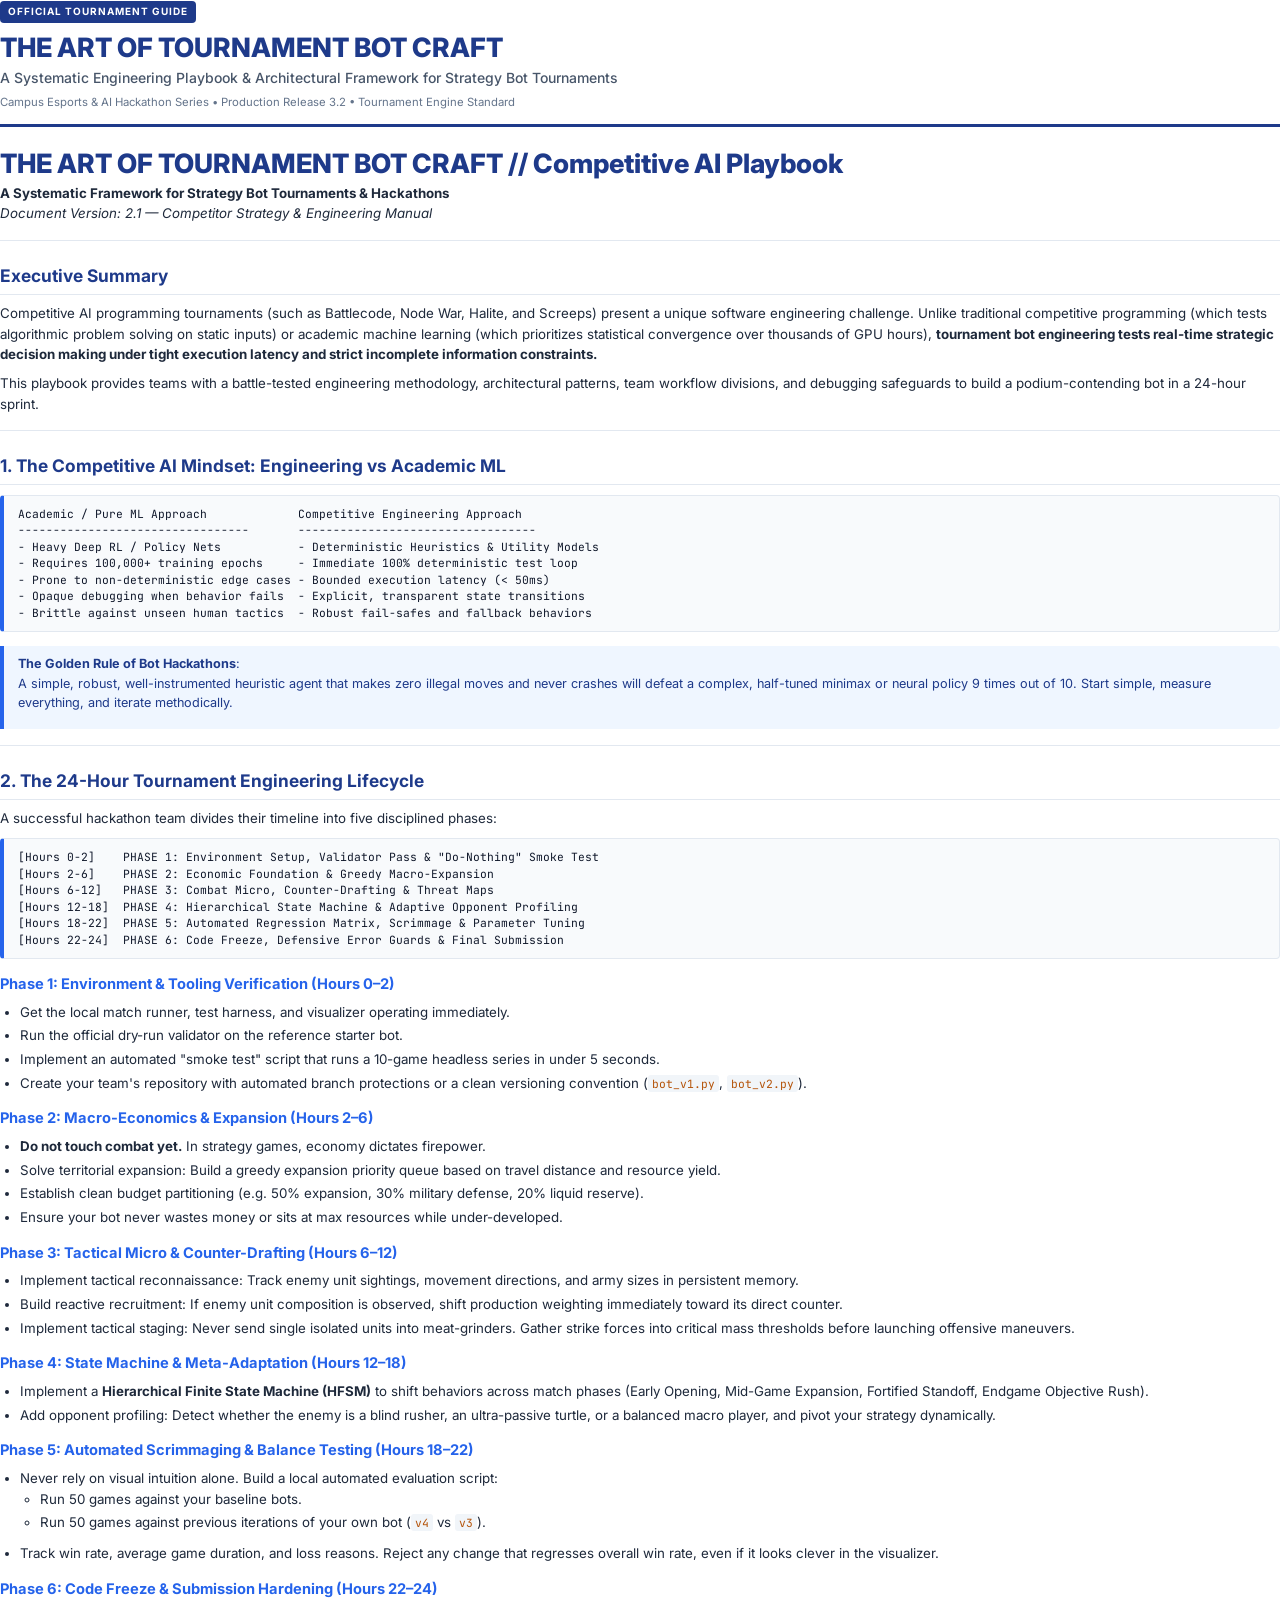
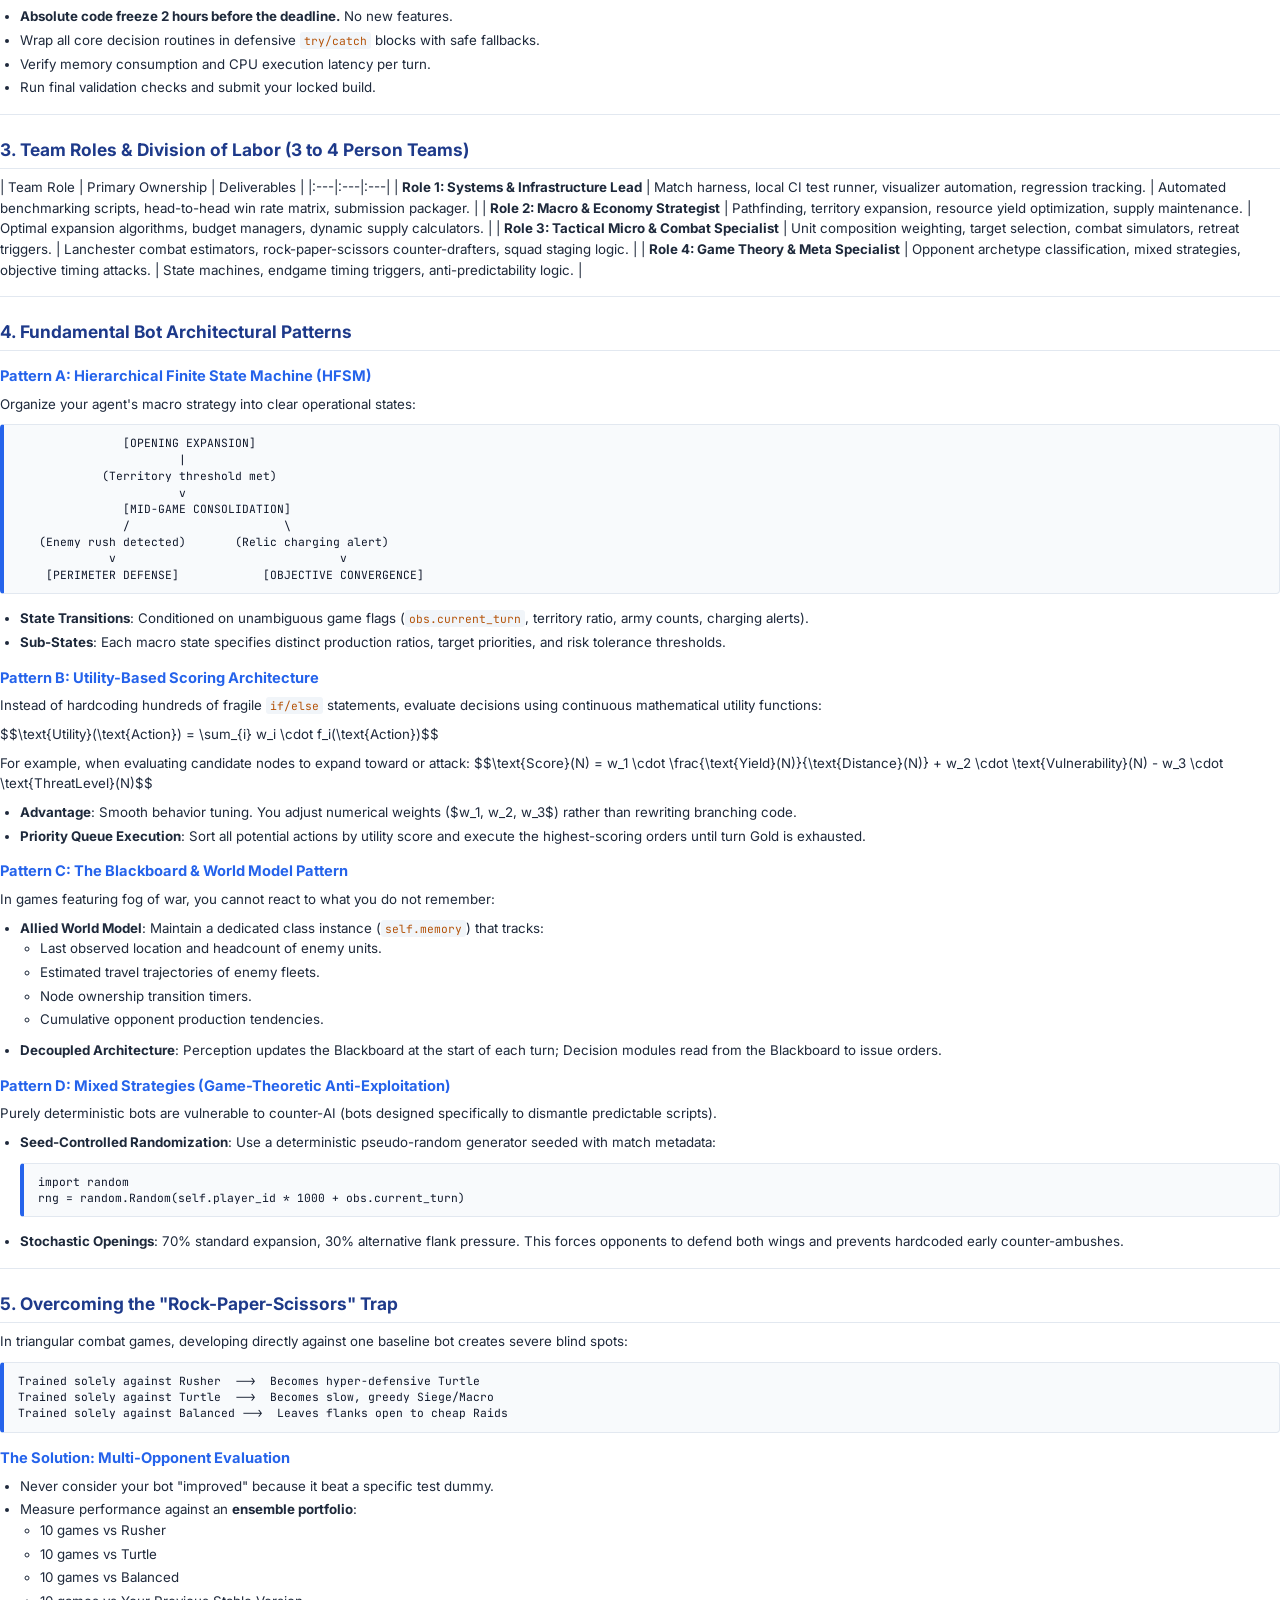
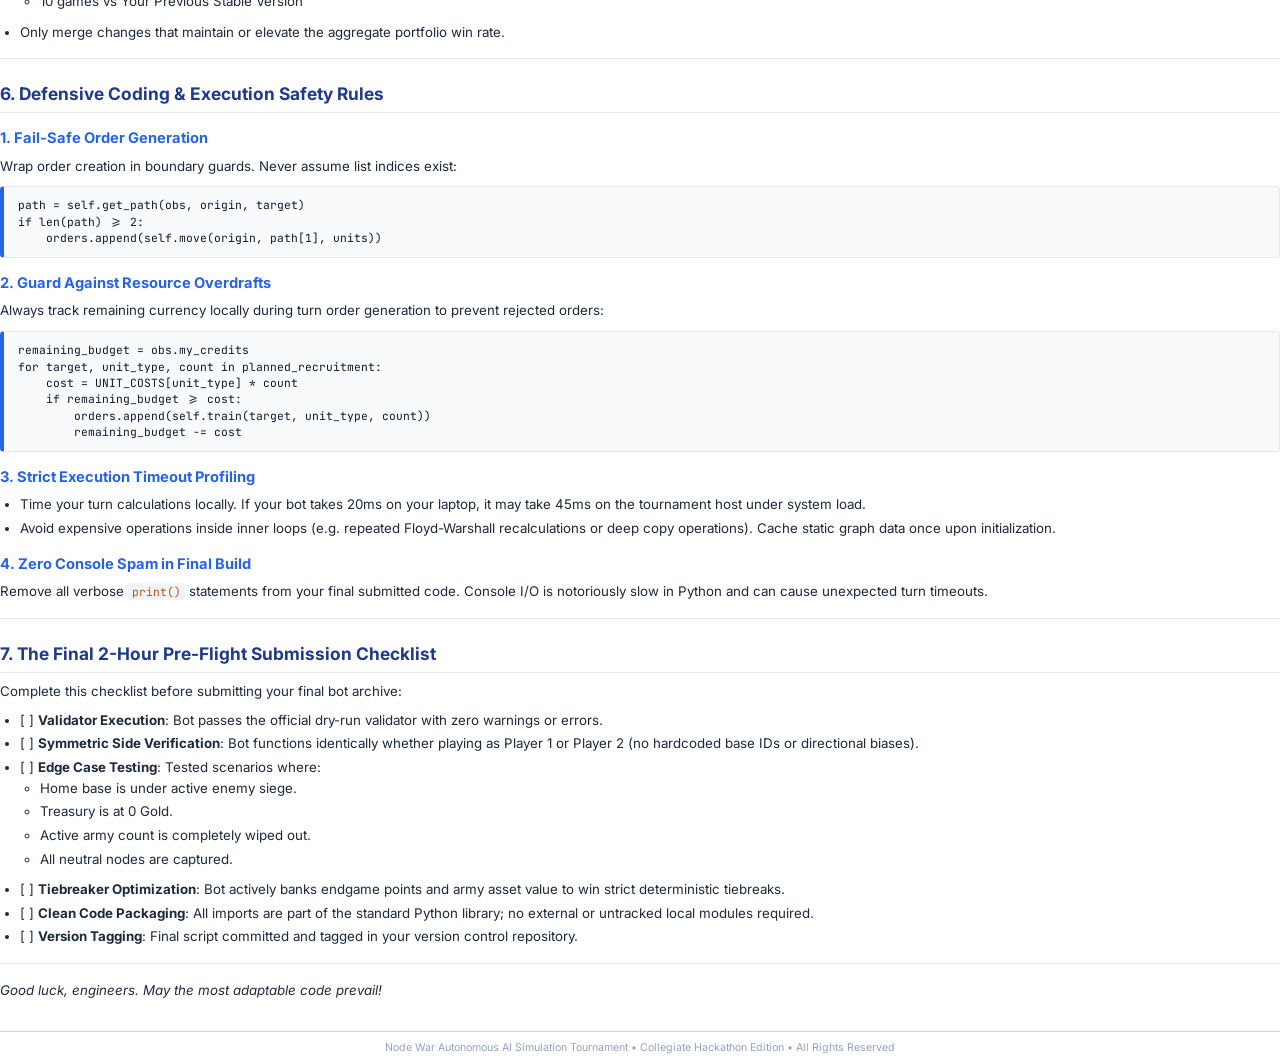
==== docs/COMPETITIVE_BOT_ENGINEERING_HANDBOOK.html @ 0801b77f "docs: generate official tournament game guidebook and competitor engineering playbook in PDF, Word, " ====
<!DOCTYPE html>
<html lang="en">
<head>
<meta charset="utf-8">
<title>THE ART OF TOURNAMENT BOT CRAFT</title>
<style>
  @import url('https://fonts.googleapis.com/css2?family=Inter:wght@400;500;600;700;800&family=JetBrains+Mono:wght@400;500;600&display=swap');

  @page {
    size: A4 portrait;
    margin: 16mm 14mm 16mm 14mm;
    @bottom-right {
      content: counter(page);
      font-family: 'Inter', sans-serif;
      font-size: 8pt;
      color: #64748b;
    }
  }

  * {
    box-sizing: border-box;
    margin: 0;
    padding: 0;
  }

  body {
    font-family: 'Inter', -apple-system, BlinkMacSystemFont, "Segoe UI", Roboto, sans-serif;
    color: #1e293b;
    background: #ffffff;
    line-height: 1.55;
    font-size: 10pt;
    padding: 0;
  }

  .header-banner {
    border-bottom: 3px solid #1e3a8a;
    padding-bottom: 12px;
    margin-bottom: 20px;
  }

  .header-badge {
    display: inline-block;
    background: #1e3a8a;
    color: #ffffff;
    font-size: 7.5pt;
    font-weight: 700;
    letter-spacing: 0.1em;
    text-transform: uppercase;
    padding: 3px 8px;
    border-radius: 4px;
    margin-bottom: 8px;
  }

  h1 {
    font-size: 20pt;
    font-weight: 800;
    color: #1e3a8a;
    line-height: 1.2;
    margin-bottom: 4px;
  }

  .subtitle {
    font-size: 10.5pt;
    font-weight: 500;
    color: #475569;
    margin-bottom: 6px;
  }

  .meta-bar {
    font-size: 8.5pt;
    color: #64748b;
  }

  h2 {
    font-size: 13pt;
    font-weight: 700;
    color: #1e3a8a;
    margin-top: 22px;
    margin-bottom: 8px;
    border-bottom: 1px solid #e2e8f0;
    padding-bottom: 4px;
    page-break-after: avoid;
  }

  h3 {
    font-size: 11pt;
    font-weight: 700;
    color: #2563eb;
    margin-top: 14px;
    margin-bottom: 6px;
    page-break-after: avoid;
  }

  h4 {
    font-size: 10pt;
    font-weight: 600;
    color: #334155;
    margin-top: 10px;
    margin-bottom: 4px;
    page-break-after: avoid;
  }

  p {
    margin-bottom: 8px;
  }

  ul, ol {
    margin-left: 20px;
    margin-bottom: 10px;
  }

  li {
    margin-bottom: 3px;
  }

  table {
    width: 100%;
    border-collapse: collapse;
    margin: 12px 0 16px 0;
    font-size: 8.5pt;
    page-break-inside: avoid;
  }

  th {
    background: #1e3a8a;
    color: #ffffff;
    font-weight: 600;
    text-align: left;
    padding: 6px 10px;
    border: 1px solid #1e3a8a;
  }

  td {
    padding: 5px 10px;
    border: 1px solid #cbd5e1;
    color: #1e293b;
  }

  tr:nth-child(even) td {
    background: #f8fafc;
  }

  pre {
    background: #f8fafc;
    border: 1px solid #e2e8f0;
    border-left: 4px solid #2563eb;
    border-radius: 4px;
    padding: 10px 14px;
    margin: 10px 0 14px 0;
    font-family: 'JetBrains Mono', 'Consolas', monospace;
    font-size: 8.5pt;
    line-height: 1.45;
    color: #0f172a;
    overflow-x: auto;
    page-break-inside: avoid;
  }

  code {
    font-family: 'JetBrains Mono', 'Consolas', monospace;
    font-size: 8.5pt;
    background: #f1f5f9;
    color: #b45309;
    padding: 1px 4px;
    border-radius: 3px;
  }

  pre code {
    background: transparent;
    color: inherit;
    padding: 0;
  }

  blockquote {
    background: #eff6ff;
    border-left: 4px solid #2563eb;
    padding: 8px 14px;
    margin: 10px 0 12px 0;
    border-radius: 0 4px 4px 0;
    font-size: 9.5pt;
    color: #1e3a8a;
    page-break-inside: avoid;
  }

  hr {
    border: none;
    border-top: 1px solid #e2e8f0;
    margin: 16px 0;
  }

  .footer {
    margin-top: 30px;
    border-top: 1px solid #cbd5e1;
    padding-top: 8px;
    font-size: 8pt;
    color: #94a3b8;
    text-align: center;
  }
</style>
</head>
<body>

<div class="header-banner">
  <div class="header-badge">OFFICIAL TOURNAMENT GUIDE</div>
  <h1>THE ART OF TOURNAMENT BOT CRAFT</h1>
  <div class="subtitle">A Systematic Engineering Playbook & Architectural Framework for Strategy Bot Tournaments</div>
  <div class="meta-bar">Campus Esports & AI Hackathon Series • Production Release 3.2 • Tournament Engine Standard</div>
</div>

<h1>THE ART OF TOURNAMENT BOT CRAFT // Competitive AI Playbook</h1>
<p><strong>A Systematic Framework for Strategy Bot Tournaments &amp; Hackathons</strong><br />
<em>Document Version: 2.1 — Competitor Strategy &amp; Engineering Manual</em></p>
<hr />
<h2>Executive Summary</h2>
<p>Competitive AI programming tournaments (such as Battlecode, Node War, Halite, and Screeps) present a unique software engineering challenge. Unlike traditional competitive programming (which tests algorithmic problem solving on static inputs) or academic machine learning (which prioritizes statistical convergence over thousands of GPU hours), <strong>tournament bot engineering tests real-time strategic decision making under tight execution latency and strict incomplete information constraints.</strong></p>
<p>This playbook provides teams with a battle-tested engineering methodology, architectural patterns, team workflow divisions, and debugging safeguards to build a podium-contending bot in a 24-hour sprint.</p>
<hr />
<h2>1. The Competitive AI Mindset: Engineering vs Academic ML</h2>
<pre><code>Academic / Pure ML Approach             Competitive Engineering Approach
---------------------------------       ----------------------------------
- Heavy Deep RL / Policy Nets           - Deterministic Heuristics &amp; Utility Models
- Requires 100,000+ training epochs     - Immediate 100% deterministic test loop
- Prone to non-deterministic edge cases - Bounded execution latency (&lt; 50ms)
- Opaque debugging when behavior fails  - Explicit, transparent state transitions
- Brittle against unseen human tactics  - Robust fail-safes and fallback behaviors
</code></pre>
<blockquote>
<p><strong>The Golden Rule of Bot Hackathons</strong>:<br />
A simple, robust, well-instrumented heuristic agent that makes zero illegal moves and never crashes will defeat a complex, half-tuned minimax or neural policy 9 times out of 10. Start simple, measure everything, and iterate methodically.</p>
</blockquote>
<hr />
<h2>2. The 24-Hour Tournament Engineering Lifecycle</h2>
<p>A successful hackathon team divides their timeline into five disciplined phases:</p>
<pre><code>[Hours 0-2]    PHASE 1: Environment Setup, Validator Pass &amp; &quot;Do-Nothing&quot; Smoke Test
[Hours 2-6]    PHASE 2: Economic Foundation &amp; Greedy Macro-Expansion
[Hours 6-12]   PHASE 3: Combat Micro, Counter-Drafting &amp; Threat Maps
[Hours 12-18]  PHASE 4: Hierarchical State Machine &amp; Adaptive Opponent Profiling
[Hours 18-22]  PHASE 5: Automated Regression Matrix, Scrimmage &amp; Parameter Tuning
[Hours 22-24]  PHASE 6: Code Freeze, Defensive Error Guards &amp; Final Submission
</code></pre>
<h3>Phase 1: Environment &amp; Tooling Verification (Hours 0–2)</h3>
<ul>
<li>Get the local match runner, test harness, and visualizer operating immediately.</li>
<li>Run the official dry-run validator on the reference starter bot.</li>
<li>Implement an automated &quot;smoke test&quot; script that runs a 10-game headless series in under 5 seconds.</li>
<li>Create your team's repository with automated branch protections or a clean versioning convention (<code>bot_v1.py</code>, <code>bot_v2.py</code>).</li>
</ul>
<h3>Phase 2: Macro-Economics &amp; Expansion (Hours 2–6)</h3>
<ul>
<li><strong>Do not touch combat yet.</strong> In strategy games, economy dictates firepower.</li>
<li>Solve territorial expansion: Build a greedy expansion priority queue based on travel distance and resource yield.</li>
<li>Establish clean budget partitioning (e.g. 50% expansion, 30% military defense, 20% liquid reserve).</li>
<li>Ensure your bot never wastes money or sits at max resources while under-developed.</li>
</ul>
<h3>Phase 3: Tactical Micro &amp; Counter-Drafting (Hours 6–12)</h3>
<ul>
<li>Implement tactical reconnaissance: Track enemy unit sightings, movement directions, and army sizes in persistent memory.</li>
<li>Build reactive recruitment: If enemy unit composition is observed, shift production weighting immediately toward its direct counter.</li>
<li>Implement tactical staging: Never send single isolated units into meat-grinders. Gather strike forces into critical mass thresholds before launching offensive maneuvers.</li>
</ul>
<h3>Phase 4: State Machine &amp; Meta-Adaptation (Hours 12–18)</h3>
<ul>
<li>Implement a <strong>Hierarchical Finite State Machine (HFSM)</strong> to shift behaviors across match phases (Early Opening, Mid-Game Expansion, Fortified Standoff, Endgame Objective Rush).</li>
<li>Add opponent profiling: Detect whether the enemy is a blind rusher, an ultra-passive turtle, or a balanced macro player, and pivot your strategy dynamically.</li>
</ul>
<h3>Phase 5: Automated Scrimmaging &amp; Balance Testing (Hours 18–22)</h3>
<ul>
<li>Never rely on visual intuition alone. Build a local automated evaluation script:
<ul>
<li>Run 50 games against your baseline bots.</li>
<li>Run 50 games against previous iterations of your own bot (<code>v4</code> vs <code>v3</code>).</li>
</ul>
</li>
<li>Track win rate, average game duration, and loss reasons. Reject any change that regresses overall win rate, even if it looks clever in the visualizer.</li>
</ul>
<h3>Phase 6: Code Freeze &amp; Submission Hardening (Hours 22–24)</h3>
<ul>
<li><strong>Absolute code freeze 2 hours before the deadline.</strong> No new features.</li>
<li>Wrap all core decision routines in defensive <code>try/catch</code> blocks with safe fallbacks.</li>
<li>Verify memory consumption and CPU execution latency per turn.</li>
<li>Run final validation checks and submit your locked build.</li>
</ul>
<hr />
<h2>3. Team Roles &amp; Division of Labor (3 to 4 Person Teams)</h2>
<p>| Team Role | Primary Ownership | Deliverables |
|:---|:---|:---|
| <strong>Role 1: Systems &amp; Infrastructure Lead</strong> | Match harness, local CI test runner, visualizer automation, regression tracking. | Automated benchmarking scripts, head-to-head win rate matrix, submission packager. |
| <strong>Role 2: Macro &amp; Economy Strategist</strong> | Pathfinding, territory expansion, resource yield optimization, supply maintenance. | Optimal expansion algorithms, budget managers, dynamic supply calculators. |
| <strong>Role 3: Tactical Micro &amp; Combat Specialist</strong> | Unit composition weighting, target selection, combat simulators, retreat triggers. | Lanchester combat estimators, rock-paper-scissors counter-drafters, squad staging logic. |
| <strong>Role 4: Game Theory &amp; Meta Specialist</strong> | Opponent archetype classification, mixed strategies, objective timing attacks. | State machines, endgame timing triggers, anti-predictability logic. |</p>
<hr />
<h2>4. Fundamental Bot Architectural Patterns</h2>
<h3>Pattern A: Hierarchical Finite State Machine (HFSM)</h3>
<p>Organize your agent's macro strategy into clear operational states:</p>
<pre><code>               [OPENING EXPANSION]
                       |
            (Territory threshold met)
                       v
               [MID-GAME CONSOLIDATION]
               /                      \
   (Enemy rush detected)       (Relic charging alert)
             v                                v
    [PERIMETER DEFENSE]            [OBJECTIVE CONVERGENCE]
</code></pre>
<ul>
<li><strong>State Transitions</strong>: Conditioned on unambiguous game flags (<code>obs.current_turn</code>, territory ratio, army counts, charging alerts).</li>
<li><strong>Sub-States</strong>: Each macro state specifies distinct production ratios, target priorities, and risk tolerance thresholds.</li>
</ul>
<h3>Pattern B: Utility-Based Scoring Architecture</h3>
<p>Instead of hardcoding hundreds of fragile <code>if/else</code> statements, evaluate decisions using continuous mathematical utility functions:</p>
<p>$$\text{Utility}(\text{Action}) = \sum_{i} w_i \cdot f_i(\text{Action})$$</p>
<p>For example, when evaluating candidate nodes to expand toward or attack:
$$\text{Score}(N) = w_1 \cdot \frac{\text{Yield}(N)}{\text{Distance}(N)} + w_2 \cdot \text{Vulnerability}(N) - w_3 \cdot \text{ThreatLevel}(N)$$</p>
<ul>
<li><strong>Advantage</strong>: Smooth behavior tuning. You adjust numerical weights ($w_1, w_2, w_3$) rather than rewriting branching code.</li>
<li><strong>Priority Queue Execution</strong>: Sort all potential actions by utility score and execute the highest-scoring orders until turn Gold is exhausted.</li>
</ul>
<h3>Pattern C: The Blackboard &amp; World Model Pattern</h3>
<p>In games featuring fog of war, you cannot react to what you do not remember:</p>
<ul>
<li><strong>Allied World Model</strong>: Maintain a dedicated class instance (<code>self.memory</code>) that tracks:
<ul>
<li>Last observed location and headcount of enemy units.</li>
<li>Estimated travel trajectories of enemy fleets.</li>
<li>Node ownership transition timers.</li>
<li>Cumulative opponent production tendencies.</li>
</ul>
</li>
<li><strong>Decoupled Architecture</strong>: Perception updates the Blackboard at the start of each turn; Decision modules read from the Blackboard to issue orders.</li>
</ul>
<h3>Pattern D: Mixed Strategies (Game-Theoretic Anti-Exploitation)</h3>
<p>Purely deterministic bots are vulnerable to counter-AI (bots designed specifically to dismantle predictable scripts).</p>
<ul>
<li><strong>Seed-Controlled Randomization</strong>: Use a deterministic pseudo-random generator seeded with match metadata:<pre><code class="language-python">import random
rng = random.Random(self.player_id * 1000 + obs.current_turn)
</code></pre>
</li>
<li><strong>Stochastic Openings</strong>: 70% standard expansion, 30% alternative flank pressure. This forces opponents to defend both wings and prevents hardcoded early counter-ambushes.</li>
</ul>
<hr />
<h2>5. Overcoming the &quot;Rock-Paper-Scissors&quot; Trap</h2>
<p>In triangular combat games, developing directly against one baseline bot creates severe blind spots:</p>
<pre><code>Trained solely against Rusher  --&gt;  Becomes hyper-defensive Turtle
Trained solely against Turtle  --&gt;  Becomes slow, greedy Siege/Macro
Trained solely against Balanced --&gt;  Leaves flanks open to cheap Raids
</code></pre>
<h3>The Solution: Multi-Opponent Evaluation</h3>
<ul>
<li>Never consider your bot &quot;improved&quot; because it beat a specific test dummy.</li>
<li>Measure performance against an <strong>ensemble portfolio</strong>:
<ul>
<li>10 games vs Rusher</li>
<li>10 games vs Turtle</li>
<li>10 games vs Balanced</li>
<li>10 games vs Your Previous Stable Version</li>
</ul>
</li>
<li>Only merge changes that maintain or elevate the aggregate portfolio win rate.</li>
</ul>
<hr />
<h2>6. Defensive Coding &amp; Execution Safety Rules</h2>
<h3>1. Fail-Safe Order Generation</h3>
<p>Wrap order creation in boundary guards. Never assume list indices exist:</p>
<pre><code class="language-python">path = self.get_path(obs, origin, target)
if len(path) &gt;= 2:
    orders.append(self.move(origin, path[1], units))
</code></pre>
<h3>2. Guard Against Resource Overdrafts</h3>
<p>Always track remaining currency locally during turn order generation to prevent rejected orders:</p>
<pre><code class="language-python">remaining_budget = obs.my_credits
for target, unit_type, count in planned_recruitment:
    cost = UNIT_COSTS[unit_type] * count
    if remaining_budget &gt;= cost:
        orders.append(self.train(target, unit_type, count))
        remaining_budget -= cost
</code></pre>
<h3>3. Strict Execution Timeout Profiling</h3>
<ul>
<li>Time your turn calculations locally. If your bot takes 20ms on your laptop, it may take 45ms on the tournament host under system load.</li>
<li>Avoid expensive operations inside inner loops (e.g. repeated Floyd-Warshall recalculations or deep copy operations). Cache static graph data once upon initialization.</li>
</ul>
<h3>4. Zero Console Spam in Final Build</h3>
<p>Remove all verbose <code>print()</code> statements from your final submitted code. Console I/O is notoriously slow in Python and can cause unexpected turn timeouts.</p>
<hr />
<h2>7. The Final 2-Hour Pre-Flight Submission Checklist</h2>
<p>Complete this checklist before submitting your final bot archive:</p>
<ul>
<li>[ ] <strong>Validator Execution</strong>: Bot passes the official dry-run validator with zero warnings or errors.</li>
<li>[ ] <strong>Symmetric Side Verification</strong>: Bot functions identically whether playing as Player 1 or Player 2 (no hardcoded base IDs or directional biases).</li>
<li>[ ] <strong>Edge Case Testing</strong>: Tested scenarios where:
<ul>
<li>Home base is under active enemy siege.</li>
<li>Treasury is at 0 Gold.</li>
<li>Active army count is completely wiped out.</li>
<li>All neutral nodes are captured.</li>
</ul>
</li>
<li>[ ] <strong>Tiebreaker Optimization</strong>: Bot actively banks endgame points and army asset value to win strict deterministic tiebreaks.</li>
<li>[ ] <strong>Clean Code Packaging</strong>: All imports are part of the standard Python library; no external or untracked local modules required.</li>
<li>[ ] <strong>Version Tagging</strong>: Final script committed and tagged in your version control repository.</li>
</ul>
<hr />
<p><em>Good luck, engineers. May the most adaptable code prevail!</em></p>


<div class="footer">
  Node War Autonomous AI Simulation Tournament • Collegiate Hackathon Edition • All Rights Reserved
</div>

</body>
</html>
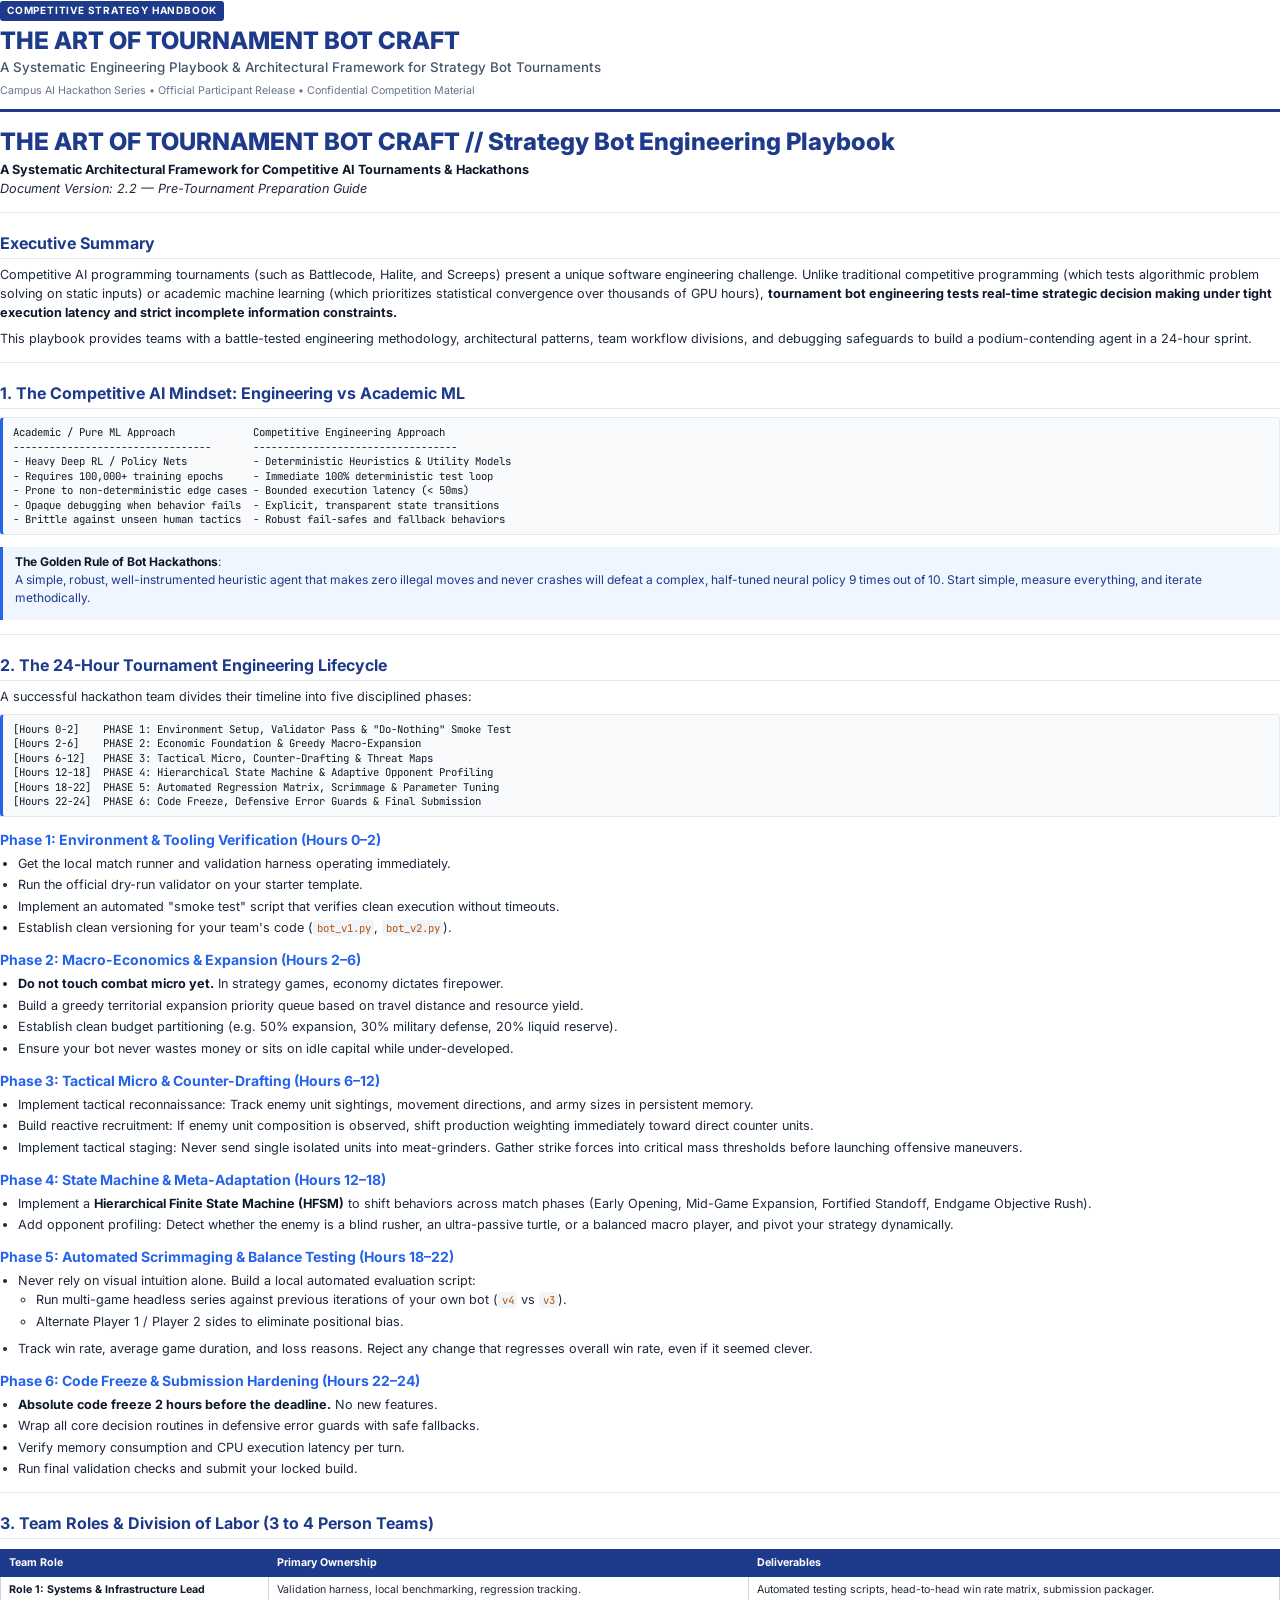
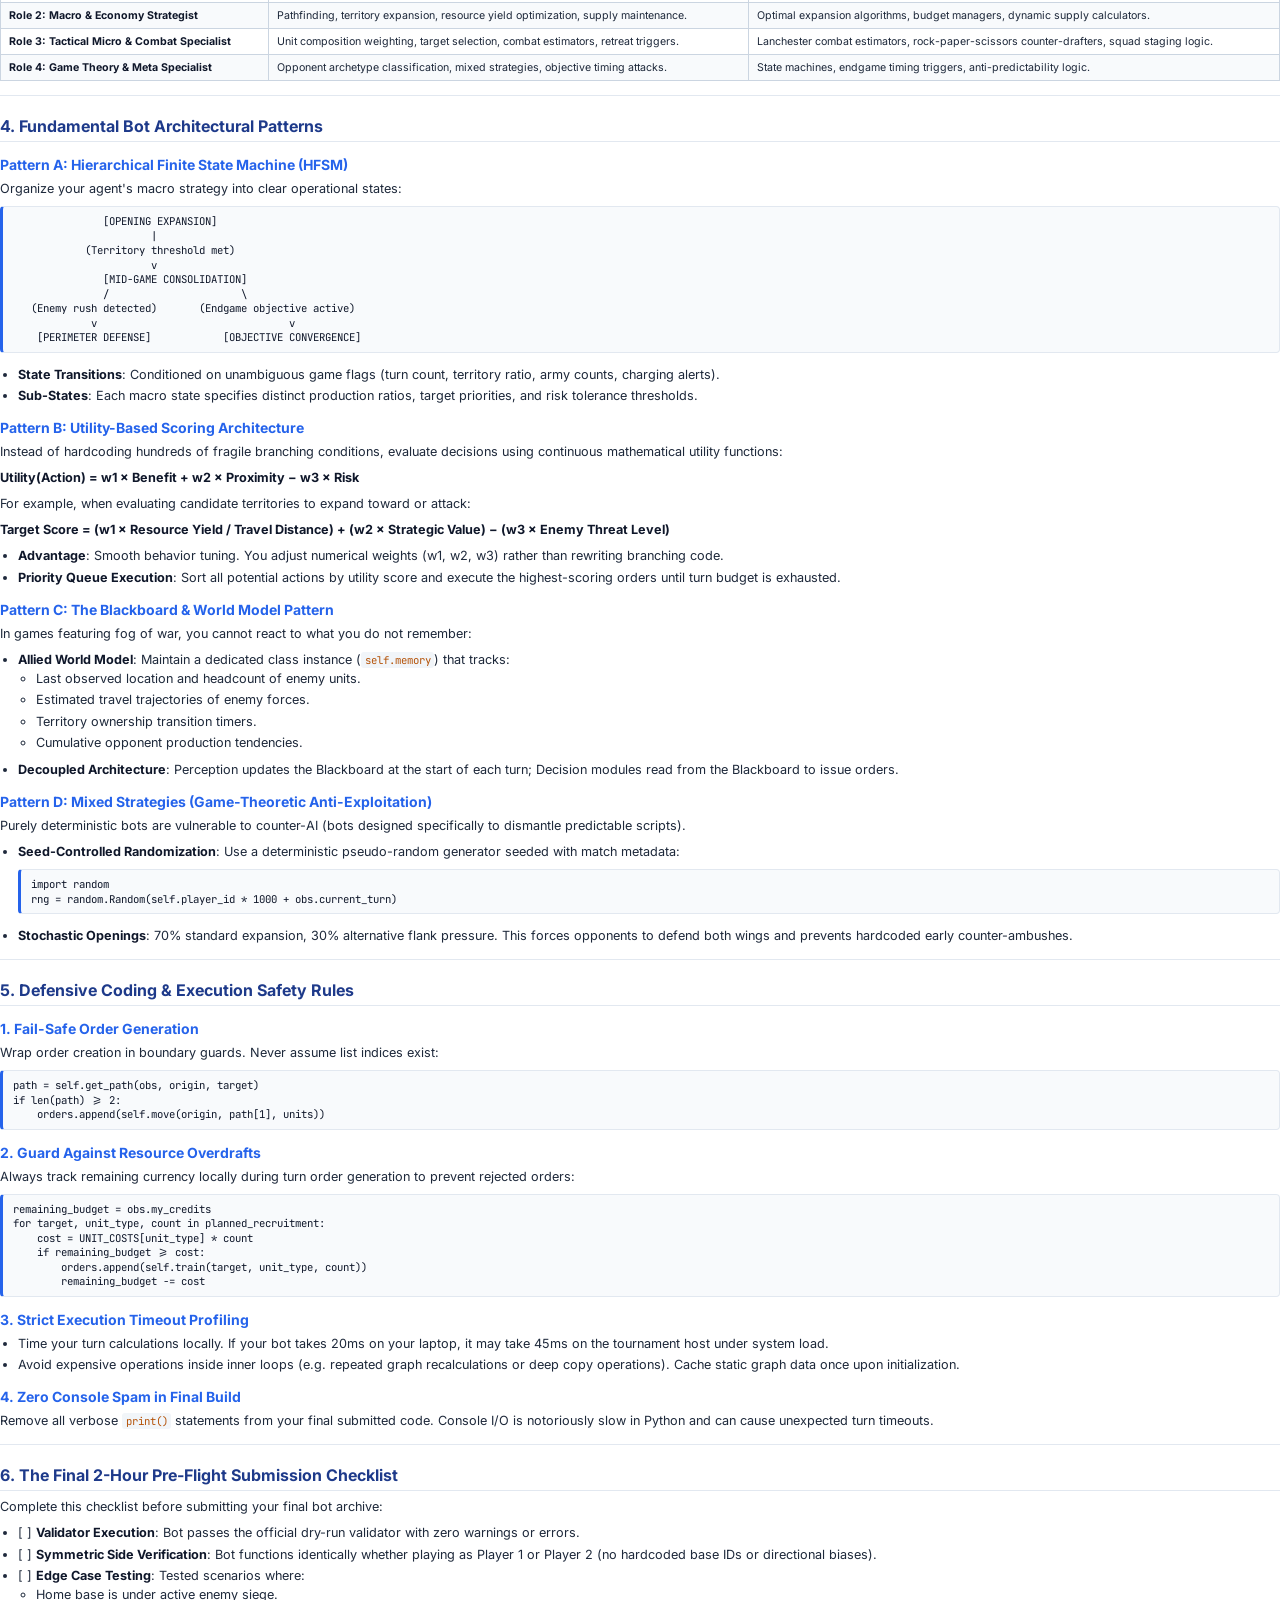
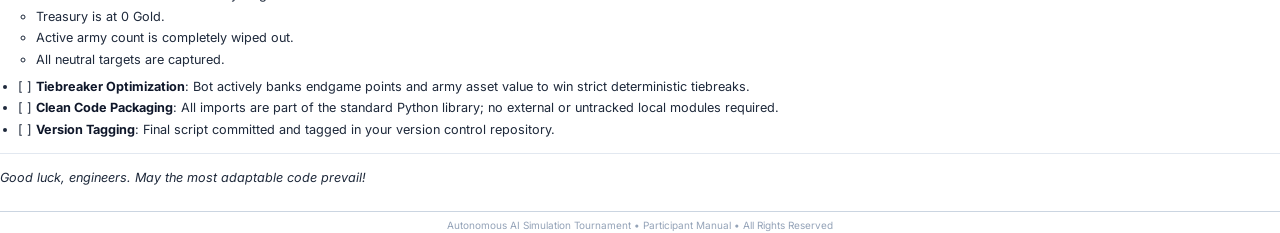
==== commit 1135e253: "fix(docs): overhaul participant guidebooks with clean HTML tables, plain math typography, and strict" ====
--- a/docs/COMPETITIVE_BOT_ENGINEERING_HANDBOOK.html
+++ b/docs/COMPETITIVE_BOT_ENGINEERING_HANDBOOK.html
@@ -8,7 +8,7 @@
 
   @page {
     size: A4 portrait;
-    margin: 16mm 14mm 16mm 14mm;
+    margin: 14mm 12mm 14mm 12mm;
     @bottom-right {
       content: counter(page);
       font-family: 'Inter', sans-serif;
@@ -27,15 +27,15 @@
     font-family: 'Inter', -apple-system, BlinkMacSystemFont, "Segoe UI", Roboto, sans-serif;
     color: #1e293b;
     background: #ffffff;
-    line-height: 1.55;
-    font-size: 10pt;
+    line-height: 1.5;
+    font-size: 9.5pt;
     padding: 0;
   }
 
   .header-banner {
     border-bottom: 3px solid #1e3a8a;
-    padding-bottom: 12px;
-    margin-bottom: 20px;
+    padding-bottom: 10px;
+    margin-bottom: 16px;
   }
 
   .header-badge {
@@ -44,96 +44,98 @@
     color: #ffffff;
     font-size: 7.5pt;
     font-weight: 700;
-    letter-spacing: 0.1em;
+    letter-spacing: 0.08em;
     text-transform: uppercase;
-    padding: 3px 8px;
-    border-radius: 4px;
-    margin-bottom: 8px;
+    padding: 2.5px 7px;
+    border-radius: 3px;
+    margin-bottom: 6px;
   }
 
   h1 {
-    font-size: 20pt;
+    font-size: 18pt;
     font-weight: 800;
     color: #1e3a8a;
     line-height: 1.2;
-    margin-bottom: 4px;
+    margin-bottom: 3px;
   }
 
   .subtitle {
-    font-size: 10.5pt;
+    font-size: 10pt;
     font-weight: 500;
     color: #475569;
-    margin-bottom: 6px;
+    margin-bottom: 5px;
   }
 
   .meta-bar {
-    font-size: 8.5pt;
+    font-size: 8pt;
     color: #64748b;
   }
 
   h2 {
-    font-size: 13pt;
+    font-size: 12pt;
     font-weight: 700;
     color: #1e3a8a;
-    margin-top: 22px;
-    margin-bottom: 8px;
+    margin-top: 18px;
+    margin-bottom: 6px;
     border-bottom: 1px solid #e2e8f0;
-    padding-bottom: 4px;
+    padding-bottom: 3px;
     page-break-after: avoid;
   }
 
   h3 {
-    font-size: 11pt;
+    font-size: 10.5pt;
     font-weight: 700;
     color: #2563eb;
-    margin-top: 14px;
-    margin-bottom: 6px;
+    margin-top: 12px;
+    margin-bottom: 4px;
     page-break-after: avoid;
   }
 
   h4 {
-    font-size: 10pt;
+    font-size: 9.5pt;
     font-weight: 600;
     color: #334155;
-    margin-top: 10px;
-    margin-bottom: 4px;
+    margin-top: 8px;
+    margin-bottom: 3px;
     page-break-after: avoid;
   }
 
   p {
+    margin-bottom: 7px;
+  }
+
+  ul, ol {
+    margin-left: 18px;
     margin-bottom: 8px;
   }
 
-  ul, ol {
-    margin-left: 20px;
-    margin-bottom: 10px;
-  }
-
   li {
-    margin-bottom: 3px;
+    margin-bottom: 2.5px;
   }
 
   table {
     width: 100%;
     border-collapse: collapse;
-    margin: 12px 0 16px 0;
-    font-size: 8.5pt;
+    margin: 10px 0 14px 0;
+    font-size: 8pt;
     page-break-inside: avoid;
   }
 
   th {
     background: #1e3a8a;
     color: #ffffff;
-    font-weight: 600;
+    font-weight: 700;
     text-align: left;
-    padding: 6px 10px;
+    padding: 5px 8px;
     border: 1px solid #1e3a8a;
+    white-space: nowrap;
   }
 
   td {
-    padding: 5px 10px;
+    padding: 4.5px 8px;
     border: 1px solid #cbd5e1;
     color: #1e293b;
+    vertical-align: top;
   }
 
   tr:nth-child(even) td {
@@ -143,24 +145,26 @@
   pre {
     background: #f8fafc;
     border: 1px solid #e2e8f0;
-    border-left: 4px solid #2563eb;
+    border-left: 3.5px solid #2563eb;
     border-radius: 4px;
-    padding: 10px 14px;
-    margin: 10px 0 14px 0;
+    padding: 7px 10px;
+    margin: 8px 0 12px 0;
     font-family: 'JetBrains Mono', 'Consolas', monospace;
-    font-size: 8.5pt;
-    line-height: 1.45;
+    font-size: 7.5pt;
+    line-height: 1.35;
     color: #0f172a;
-    overflow-x: auto;
+    overflow-x: hidden;
+    white-space: pre-wrap;
+    word-break: break-word;
     page-break-inside: avoid;
   }
 
   code {
     font-family: 'JetBrains Mono', 'Consolas', monospace;
-    font-size: 8.5pt;
+    font-size: 8pt;
     background: #f1f5f9;
     color: #b45309;
-    padding: 1px 4px;
+    padding: 1px 3.5px;
     border-radius: 3px;
   }
 
@@ -168,15 +172,16 @@
     background: transparent;
     color: inherit;
     padding: 0;
+    white-space: pre-wrap;
   }
 
   blockquote {
     background: #eff6ff;
-    border-left: 4px solid #2563eb;
-    padding: 8px 14px;
-    margin: 10px 0 12px 0;
+    border-left: 3.5px solid #2563eb;
+    padding: 6px 12px;
+    margin: 8px 0 10px 0;
     border-radius: 0 4px 4px 0;
-    font-size: 9.5pt;
+    font-size: 9pt;
     color: #1e3a8a;
     page-break-inside: avoid;
   }
@@ -184,14 +189,19 @@
   hr {
     border: none;
     border-top: 1px solid #e2e8f0;
-    margin: 16px 0;
+    margin: 14px 0;
+  }
+
+  strong {
+    font-weight: 700;
+    color: #0f172a;
   }
 
   .footer {
-    margin-top: 30px;
+    margin-top: 24px;
     border-top: 1px solid #cbd5e1;
-    padding-top: 8px;
-    font-size: 8pt;
+    padding-top: 6px;
+    font-size: 7.5pt;
     color: #94a3b8;
     text-align: center;
   }
@@ -200,19 +210,19 @@
 <body>
 
 <div class="header-banner">
-  <div class="header-badge">OFFICIAL TOURNAMENT GUIDE</div>
+  <div class="header-badge">COMPETITIVE STRATEGY HANDBOOK</div>
   <h1>THE ART OF TOURNAMENT BOT CRAFT</h1>
   <div class="subtitle">A Systematic Engineering Playbook & Architectural Framework for Strategy Bot Tournaments</div>
-  <div class="meta-bar">Campus Esports & AI Hackathon Series • Production Release 3.2 • Tournament Engine Standard</div>
+  <div class="meta-bar">Campus AI Hackathon Series • Official Participant Release • Confidential Competition Material</div>
 </div>
 
-<h1>THE ART OF TOURNAMENT BOT CRAFT // Competitive AI Playbook</h1>
-<p><strong>A Systematic Framework for Strategy Bot Tournaments &amp; Hackathons</strong><br />
-<em>Document Version: 2.1 — Competitor Strategy &amp; Engineering Manual</em></p>
+<h1>THE ART OF TOURNAMENT BOT CRAFT // Strategy Bot Engineering Playbook</h1>
+<p><strong>A Systematic Architectural Framework for Competitive AI Tournaments &amp; Hackathons</strong><br />
+<em>Document Version: 2.2 — Pre-Tournament Preparation Guide</em></p>
 <hr />
 <h2>Executive Summary</h2>
-<p>Competitive AI programming tournaments (such as Battlecode, Node War, Halite, and Screeps) present a unique software engineering challenge. Unlike traditional competitive programming (which tests algorithmic problem solving on static inputs) or academic machine learning (which prioritizes statistical convergence over thousands of GPU hours), <strong>tournament bot engineering tests real-time strategic decision making under tight execution latency and strict incomplete information constraints.</strong></p>
-<p>This playbook provides teams with a battle-tested engineering methodology, architectural patterns, team workflow divisions, and debugging safeguards to build a podium-contending bot in a 24-hour sprint.</p>
+<p>Competitive AI programming tournaments (such as Battlecode, Halite, and Screeps) present a unique software engineering challenge. Unlike traditional competitive programming (which tests algorithmic problem solving on static inputs) or academic machine learning (which prioritizes statistical convergence over thousands of GPU hours), <strong>tournament bot engineering tests real-time strategic decision making under tight execution latency and strict incomplete information constraints.</strong></p>
+<p>This playbook provides teams with a battle-tested engineering methodology, architectural patterns, team workflow divisions, and debugging safeguards to build a podium-contending agent in a 24-hour sprint.</p>
 <hr />
 <h2>1. The Competitive AI Mindset: Engineering vs Academic ML</h2>
 <pre><code>Academic / Pure ML Approach             Competitive Engineering Approach
@@ -225,36 +235,36 @@
 </code></pre>
 <blockquote>
 <p><strong>The Golden Rule of Bot Hackathons</strong>:<br />
-A simple, robust, well-instrumented heuristic agent that makes zero illegal moves and never crashes will defeat a complex, half-tuned minimax or neural policy 9 times out of 10. Start simple, measure everything, and iterate methodically.</p>
+A simple, robust, well-instrumented heuristic agent that makes zero illegal moves and never crashes will defeat a complex, half-tuned neural policy 9 times out of 10. Start simple, measure everything, and iterate methodically.</p>
 </blockquote>
 <hr />
 <h2>2. The 24-Hour Tournament Engineering Lifecycle</h2>
 <p>A successful hackathon team divides their timeline into five disciplined phases:</p>
 <pre><code>[Hours 0-2]    PHASE 1: Environment Setup, Validator Pass &amp; &quot;Do-Nothing&quot; Smoke Test
 [Hours 2-6]    PHASE 2: Economic Foundation &amp; Greedy Macro-Expansion
-[Hours 6-12]   PHASE 3: Combat Micro, Counter-Drafting &amp; Threat Maps
+[Hours 6-12]   PHASE 3: Tactical Micro, Counter-Drafting &amp; Threat Maps
 [Hours 12-18]  PHASE 4: Hierarchical State Machine &amp; Adaptive Opponent Profiling
 [Hours 18-22]  PHASE 5: Automated Regression Matrix, Scrimmage &amp; Parameter Tuning
 [Hours 22-24]  PHASE 6: Code Freeze, Defensive Error Guards &amp; Final Submission
 </code></pre>
 <h3>Phase 1: Environment &amp; Tooling Verification (Hours 0–2)</h3>
 <ul>
-<li>Get the local match runner, test harness, and visualizer operating immediately.</li>
-<li>Run the official dry-run validator on the reference starter bot.</li>
-<li>Implement an automated &quot;smoke test&quot; script that runs a 10-game headless series in under 5 seconds.</li>
-<li>Create your team's repository with automated branch protections or a clean versioning convention (<code>bot_v1.py</code>, <code>bot_v2.py</code>).</li>
+<li>Get the local match runner and validation harness operating immediately.</li>
+<li>Run the official dry-run validator on your starter template.</li>
+<li>Implement an automated &quot;smoke test&quot; script that verifies clean execution without timeouts.</li>
+<li>Establish clean versioning for your team's code (<code>bot_v1.py</code>, <code>bot_v2.py</code>).</li>
 </ul>
 <h3>Phase 2: Macro-Economics &amp; Expansion (Hours 2–6)</h3>
 <ul>
-<li><strong>Do not touch combat yet.</strong> In strategy games, economy dictates firepower.</li>
-<li>Solve territorial expansion: Build a greedy expansion priority queue based on travel distance and resource yield.</li>
+<li><strong>Do not touch combat micro yet.</strong> In strategy games, economy dictates firepower.</li>
+<li>Build a greedy territorial expansion priority queue based on travel distance and resource yield.</li>
 <li>Establish clean budget partitioning (e.g. 50% expansion, 30% military defense, 20% liquid reserve).</li>
-<li>Ensure your bot never wastes money or sits at max resources while under-developed.</li>
+<li>Ensure your bot never wastes money or sits on idle capital while under-developed.</li>
 </ul>
 <h3>Phase 3: Tactical Micro &amp; Counter-Drafting (Hours 6–12)</h3>
 <ul>
 <li>Implement tactical reconnaissance: Track enemy unit sightings, movement directions, and army sizes in persistent memory.</li>
-<li>Build reactive recruitment: If enemy unit composition is observed, shift production weighting immediately toward its direct counter.</li>
+<li>Build reactive recruitment: If enemy unit composition is observed, shift production weighting immediately toward direct counter units.</li>
 <li>Implement tactical staging: Never send single isolated units into meat-grinders. Gather strike forces into critical mass thresholds before launching offensive maneuvers.</li>
 </ul>
 <h3>Phase 4: State Machine &amp; Meta-Adaptation (Hours 12–18)</h3>
@@ -266,27 +276,52 @@
 <ul>
 <li>Never rely on visual intuition alone. Build a local automated evaluation script:
 <ul>
-<li>Run 50 games against your baseline bots.</li>
-<li>Run 50 games against previous iterations of your own bot (<code>v4</code> vs <code>v3</code>).</li>
+<li>Run multi-game headless series against previous iterations of your own bot (<code>v4</code> vs <code>v3</code>).</li>
+<li>Alternate Player 1 / Player 2 sides to eliminate positional bias.</li>
 </ul>
 </li>
-<li>Track win rate, average game duration, and loss reasons. Reject any change that regresses overall win rate, even if it looks clever in the visualizer.</li>
+<li>Track win rate, average game duration, and loss reasons. Reject any change that regresses overall win rate, even if it seemed clever.</li>
 </ul>
 <h3>Phase 6: Code Freeze &amp; Submission Hardening (Hours 22–24)</h3>
 <ul>
 <li><strong>Absolute code freeze 2 hours before the deadline.</strong> No new features.</li>
-<li>Wrap all core decision routines in defensive <code>try/catch</code> blocks with safe fallbacks.</li>
+<li>Wrap all core decision routines in defensive error guards with safe fallbacks.</li>
 <li>Verify memory consumption and CPU execution latency per turn.</li>
 <li>Run final validation checks and submit your locked build.</li>
 </ul>
 <hr />
 <h2>3. Team Roles &amp; Division of Labor (3 to 4 Person Teams)</h2>
-<p>| Team Role | Primary Ownership | Deliverables |
-|:---|:---|:---|
-| <strong>Role 1: Systems &amp; Infrastructure Lead</strong> | Match harness, local CI test runner, visualizer automation, regression tracking. | Automated benchmarking scripts, head-to-head win rate matrix, submission packager. |
-| <strong>Role 2: Macro &amp; Economy Strategist</strong> | Pathfinding, territory expansion, resource yield optimization, supply maintenance. | Optimal expansion algorithms, budget managers, dynamic supply calculators. |
-| <strong>Role 3: Tactical Micro &amp; Combat Specialist</strong> | Unit composition weighting, target selection, combat simulators, retreat triggers. | Lanchester combat estimators, rock-paper-scissors counter-drafters, squad staging logic. |
-| <strong>Role 4: Game Theory &amp; Meta Specialist</strong> | Opponent archetype classification, mixed strategies, objective timing attacks. | State machines, endgame timing triggers, anti-predictability logic. |</p>
+<table>
+<thead>
+<tr>
+<th style="text-align:left">Team Role</th>
+<th style="text-align:left">Primary Ownership</th>
+<th style="text-align:left">Deliverables</th>
+</tr>
+</thead>
+<tbody>
+<tr>
+<td style="text-align:left"><strong>Role 1: Systems &amp; Infrastructure Lead</strong></td>
+<td style="text-align:left">Validation harness, local benchmarking, regression tracking.</td>
+<td style="text-align:left">Automated testing scripts, head-to-head win rate matrix, submission packager.</td>
+</tr>
+<tr>
+<td style="text-align:left"><strong>Role 2: Macro &amp; Economy Strategist</strong></td>
+<td style="text-align:left">Pathfinding, territory expansion, resource yield optimization, supply maintenance.</td>
+<td style="text-align:left">Optimal expansion algorithms, budget managers, dynamic supply calculators.</td>
+</tr>
+<tr>
+<td style="text-align:left"><strong>Role 3: Tactical Micro &amp; Combat Specialist</strong></td>
+<td style="text-align:left">Unit composition weighting, target selection, combat estimators, retreat triggers.</td>
+<td style="text-align:left">Lanchester combat estimators, rock-paper-scissors counter-drafters, squad staging logic.</td>
+</tr>
+<tr>
+<td style="text-align:left"><strong>Role 4: Game Theory &amp; Meta Specialist</strong></td>
+<td style="text-align:left">Opponent archetype classification, mixed strategies, objective timing attacks.</td>
+<td style="text-align:left">State machines, endgame timing triggers, anti-predictability logic.</td>
+</tr>
+</tbody>
+</table>
 <hr />
 <h2>4. Fundamental Bot Architectural Patterns</h2>
 <h3>Pattern A: Hierarchical Finite State Machine (HFSM)</h3>
@@ -297,22 +332,22 @@
                        v
                [MID-GAME CONSOLIDATION]
                /                      \
-   (Enemy rush detected)       (Relic charging alert)
+   (Enemy rush detected)       (Endgame objective active)
              v                                v
     [PERIMETER DEFENSE]            [OBJECTIVE CONVERGENCE]
 </code></pre>
 <ul>
-<li><strong>State Transitions</strong>: Conditioned on unambiguous game flags (<code>obs.current_turn</code>, territory ratio, army counts, charging alerts).</li>
+<li><strong>State Transitions</strong>: Conditioned on unambiguous game flags (turn count, territory ratio, army counts, charging alerts).</li>
 <li><strong>Sub-States</strong>: Each macro state specifies distinct production ratios, target priorities, and risk tolerance thresholds.</li>
 </ul>
 <h3>Pattern B: Utility-Based Scoring Architecture</h3>
-<p>Instead of hardcoding hundreds of fragile <code>if/else</code> statements, evaluate decisions using continuous mathematical utility functions:</p>
-<p>$$\text{Utility}(\text{Action}) = \sum_{i} w_i \cdot f_i(\text{Action})$$</p>
-<p>For example, when evaluating candidate nodes to expand toward or attack:
-$$\text{Score}(N) = w_1 \cdot \frac{\text{Yield}(N)}{\text{Distance}(N)} + w_2 \cdot \text{Vulnerability}(N) - w_3 \cdot \text{ThreatLevel}(N)$$</p>
-<ul>
-<li><strong>Advantage</strong>: Smooth behavior tuning. You adjust numerical weights ($w_1, w_2, w_3$) rather than rewriting branching code.</li>
-<li><strong>Priority Queue Execution</strong>: Sort all potential actions by utility score and execute the highest-scoring orders until turn Gold is exhausted.</li>
+<p>Instead of hardcoding hundreds of fragile branching conditions, evaluate decisions using continuous mathematical utility functions:</p>
+<p><strong>Utility(Action) = w1 × Benefit + w2 × Proximity − w3 × Risk</strong></p>
+<p>For example, when evaluating candidate territories to expand toward or attack:</p>
+<p><strong>Target Score = (w1 × Resource Yield / Travel Distance) + (w2 × Strategic Value) − (w3 × Enemy Threat Level)</strong></p>
+<ul>
+<li><strong>Advantage</strong>: Smooth behavior tuning. You adjust numerical weights (w1, w2, w3) rather than rewriting branching code.</li>
+<li><strong>Priority Queue Execution</strong>: Sort all potential actions by utility score and execute the highest-scoring orders until turn budget is exhausted.</li>
 </ul>
 <h3>Pattern C: The Blackboard &amp; World Model Pattern</h3>
 <p>In games featuring fog of war, you cannot react to what you do not remember:</p>
@@ -320,8 +355,8 @@
 <li><strong>Allied World Model</strong>: Maintain a dedicated class instance (<code>self.memory</code>) that tracks:
 <ul>
 <li>Last observed location and headcount of enemy units.</li>
-<li>Estimated travel trajectories of enemy fleets.</li>
-<li>Node ownership transition timers.</li>
+<li>Estimated travel trajectories of enemy forces.</li>
+<li>Territory ownership transition timers.</li>
 <li>Cumulative opponent production tendencies.</li>
 </ul>
 </li>
@@ -337,27 +372,7 @@
 <li><strong>Stochastic Openings</strong>: 70% standard expansion, 30% alternative flank pressure. This forces opponents to defend both wings and prevents hardcoded early counter-ambushes.</li>
 </ul>
 <hr />
-<h2>5. Overcoming the &quot;Rock-Paper-Scissors&quot; Trap</h2>
-<p>In triangular combat games, developing directly against one baseline bot creates severe blind spots:</p>
-<pre><code>Trained solely against Rusher  --&gt;  Becomes hyper-defensive Turtle
-Trained solely against Turtle  --&gt;  Becomes slow, greedy Siege/Macro
-Trained solely against Balanced --&gt;  Leaves flanks open to cheap Raids
-</code></pre>
-<h3>The Solution: Multi-Opponent Evaluation</h3>
-<ul>
-<li>Never consider your bot &quot;improved&quot; because it beat a specific test dummy.</li>
-<li>Measure performance against an <strong>ensemble portfolio</strong>:
-<ul>
-<li>10 games vs Rusher</li>
-<li>10 games vs Turtle</li>
-<li>10 games vs Balanced</li>
-<li>10 games vs Your Previous Stable Version</li>
-</ul>
-</li>
-<li>Only merge changes that maintain or elevate the aggregate portfolio win rate.</li>
-</ul>
-<hr />
-<h2>6. Defensive Coding &amp; Execution Safety Rules</h2>
+<h2>5. Defensive Coding &amp; Execution Safety Rules</h2>
 <h3>1. Fail-Safe Order Generation</h3>
 <p>Wrap order creation in boundary guards. Never assume list indices exist:</p>
 <pre><code class="language-python">path = self.get_path(obs, origin, target)
@@ -376,12 +391,12 @@
 <h3>3. Strict Execution Timeout Profiling</h3>
 <ul>
 <li>Time your turn calculations locally. If your bot takes 20ms on your laptop, it may take 45ms on the tournament host under system load.</li>
-<li>Avoid expensive operations inside inner loops (e.g. repeated Floyd-Warshall recalculations or deep copy operations). Cache static graph data once upon initialization.</li>
+<li>Avoid expensive operations inside inner loops (e.g. repeated graph recalculations or deep copy operations). Cache static graph data once upon initialization.</li>
 </ul>
 <h3>4. Zero Console Spam in Final Build</h3>
 <p>Remove all verbose <code>print()</code> statements from your final submitted code. Console I/O is notoriously slow in Python and can cause unexpected turn timeouts.</p>
 <hr />
-<h2>7. The Final 2-Hour Pre-Flight Submission Checklist</h2>
+<h2>6. The Final 2-Hour Pre-Flight Submission Checklist</h2>
 <p>Complete this checklist before submitting your final bot archive:</p>
 <ul>
 <li>[ ] <strong>Validator Execution</strong>: Bot passes the official dry-run validator with zero warnings or errors.</li>
@@ -391,7 +406,7 @@
 <li>Home base is under active enemy siege.</li>
 <li>Treasury is at 0 Gold.</li>
 <li>Active army count is completely wiped out.</li>
-<li>All neutral nodes are captured.</li>
+<li>All neutral targets are captured.</li>
 </ul>
 </li>
 <li>[ ] <strong>Tiebreaker Optimization</strong>: Bot actively banks endgame points and army asset value to win strict deterministic tiebreaks.</li>
@@ -403,7 +418,7 @@
 
 
 <div class="footer">
-  Node War Autonomous AI Simulation Tournament • Collegiate Hackathon Edition • All Rights Reserved
+  Autonomous AI Simulation Tournament • Participant Manual • All Rights Reserved
 </div>
 
 </body>
